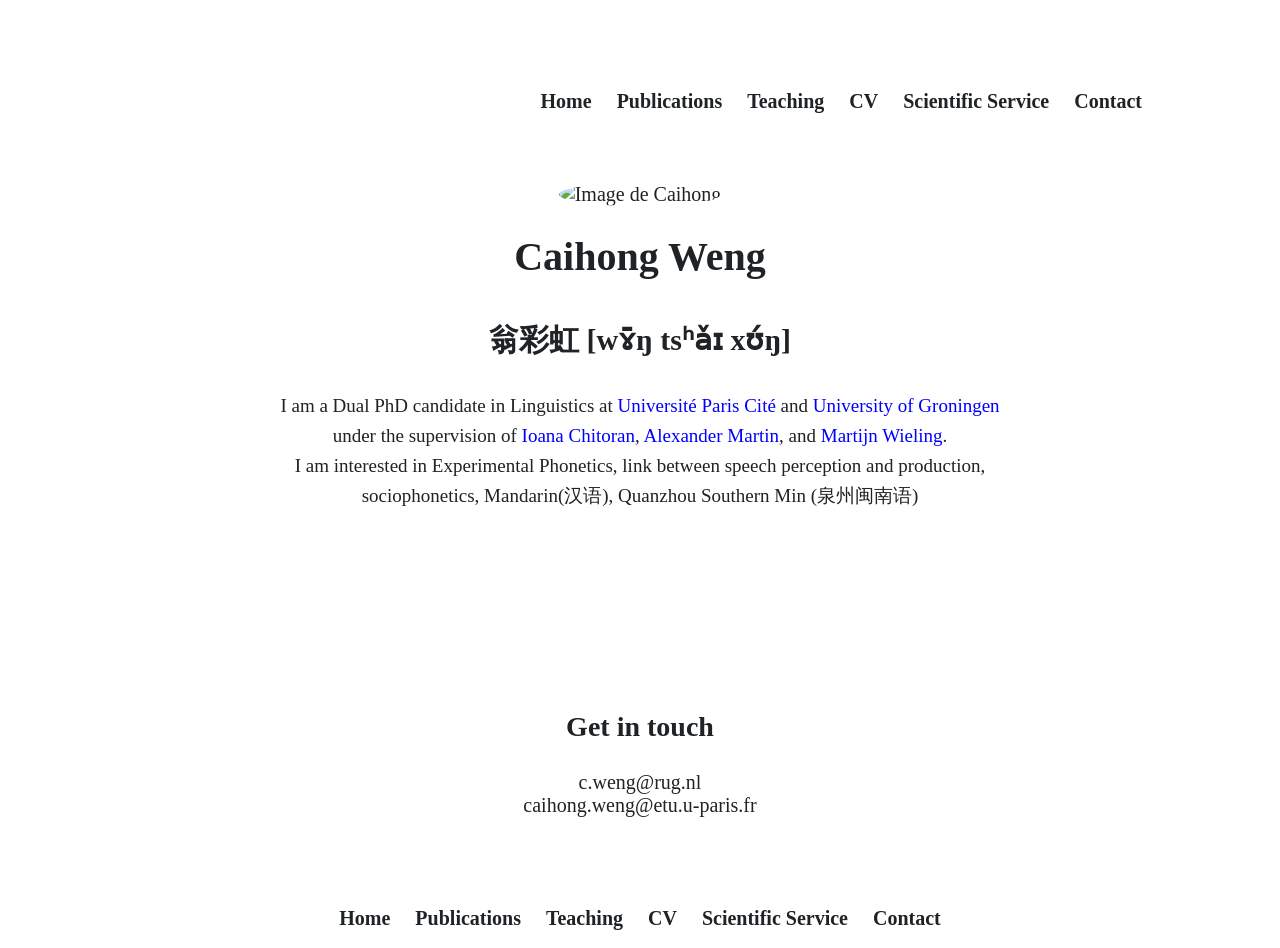
==== index.html @ c9e09890 "Add Teaching page; reorder nav: Home/Publications/Teaching/CV/Service/Contact" ====
<!DOCTYPE html>
<html lang="en">
<head>
    <meta charset="UTF-8">
    <meta http-equiv="X-UA-Compatible" content="IE=edge">
    <meta name="viewport" content="width=device-width, initial-scale=1.0">
    <meta name="description" content="I am a Dual PhD candidate in Linguistics at Université Paris Cité and University of Groningen, under the supervision of Ioana Chitoran, Alexander Martin, and Martijn Wieling.">
    <title>Caihong Weng</title>
    <link rel="stylesheet" href="caihongsite/css/normalize.css">
    <link rel="stylesheet" href="caihongsite/css/style.css">
</head>
<body>
    <div class="header">
        <span class="a"><a href="index.html">Home</a></span>
        <span class="c"><a href="caihongsite/document/Publications.html">Publications</a></span>
        <span class="g"><a href="caihongsite/document/Teaching.html">Teaching</a></span>
        <span class="b"><a href="caihongsite/document/cv.html">CV</a></span>
        <span class="f"><a href="caihongsite/document/Service.html">Scientific Service</a></span>
        <span class="d"><a href="caihongsite/document/Contact.html">Contact</a> </span><br>
    </div>

    <div><img src="/caihongsite/images/caihong.jpg" alt="Image de Caihong">
    </div>
     <div>  

        <h1 class="h1">Caihong Weng</h1>
        <p class="p1">翁彩虹   [wɤ̄ŋ tsʰǎɪ xʊ́ŋ]</p>

    </div>
       
         <div class="PHD">
             <p>I am a Dual PhD candidate in Linguistics at <a href="https://u-paris.fr/" class="link">Université Paris Cité</a> and <a href="https://www.rug.nl/" class="link">University of Groningen</a><br>
                 under the supervision of <a href="https://clillac-arp.u-paris.fr/annuaire/chitoran-ioana/" class="link">Ioana Chitoran</a>, <a href="http://www.lscp.net/persons/martin/" class="link">Alexander Martin</a>, and <a href="https://www.martijnwieling.nl/" class="link">Martijn Wieling</a>.<br>
                 I am interested in Experimental Phonetics, link between speech perception and production, <br>
                 sociophonetics, Mandarin(汉语), Quanzhou Southern Min (泉州闽南语)</p>
         </div>

    <div>
        <p class="get"> Get in touch </p>
        <p>c.weng@rug.nl <br>
        caihong.weng@etu.u-paris.fr</p>
    </div>

   

    <div class="footer">
        <footer>
            <span class="a"><a href="index.html">Home</a></span>
            <span class="c"><a href="caihongsite/document/Publications.html">Publications</a></span>
            <span class="g"><a href="caihongsite/document/Teaching.html">Teaching</a></span>
            <span class="b"><a href="caihongsite/document/cv.html">CV</a></span>
            <span class="f"><a href="caihongsite/document/Service.html">Scientific Service</a></span>
            <span class="d"><a href="caihongsite/document/Contact.html">Contact</a> </span><br>
        </footer>
    </div>


</body>
</html>
---- caihongsite/css/style.css ----
* { color: rgb(31, 35, 38);
    
    <link href="https://fonts.googleapis.com/css?family=Noto+Sans:100,100italic,200,200italic,300,300italic,regular,italic,500,500italic,600,600italic,700,700italic,800,800italic,900,900italic" rel="stylesheet" />
}

a {text-decoration:none;}


.link {
    color: blue;
}

a:visited {
    
    color: rgb(0, 0, 0);
    text-decoration: none;
  }
  a:hover {
    color: rgb(84, 77, 77);
    text-decoration: underline;
    
  }
  a:active {
    color: black;
    text-decoration: none;
  }

.date {
    float: right;
    

}



img {
    width: 170px;
    height: 170px;
    object-fit: cover;
    border-radius: 50%;
}

.photo-row {
    display: flex;
    gap: 15px;
    justify-content: center;
    margin: 20px 0 30px 0;
    flex-wrap: wrap;
}
.photo-row img {
    width: 300px;
    height: 220px;
    object-fit: cover;
    border-radius: 8px;
    box-shadow: 0 2px 8px rgba(0,0,0,0.15);
}

div {
    text-align: center;
    font-size: 20px;
    font-weight: lighter;
    <link href="https://fonts.googleapis.com/css?family=Noto+Sans:100,100italic,200,200italic,300,300italic,regular,italic,500,500italic,600,600italic,700,700italic,800,800italic,900,900italic" rel="stylesheet" /> 

}
div.cvcenter { 
    text-align: left;
    font-size: 16px;
    margin-left: 200px;
    margin-right: 200px;
    line-height: 25px;

}

div.publicenter { 
    text-align: left;
    font-size: 16px;
    margin-left: 200px;
    margin-right: 200px;
    line-height: 25px;
}


h1 {
    margin-bottom: 40px;
    text-align: center;
}

h1.h1public {
    font-size: 24px;
    font-weight: bold;
    margin-bottom: 25px;
    color: rgba(14, 61, 115, 1)
}


h2.cv {
    color: rgba(14, 61, 115, 1);
    margin-top: 40px;
}

h2 {
    color: rgba(14, 61, 115, 1);
    margin-top: 40px;
    text-align: center;
}

h3 {
    font-weight: bold;
    font-size: 18px;
}


h4 {
    font-size: 16px;
}

.header {
    text-align: right;
    margin-top: 80px;
    margin-right: 120px;
    font-weight: bold;
    margin-bottom: 60px;
    font-size: 20px;
}


.footer {
    margin-top: 80px;
    font-weight: bold;
}

span.a {
    display: inline-block;
    padding: 10px;
}
span.b {
    display: inline-block;
    padding: 10px;
}
span.c {
    display: inline-block;
    padding: 10px;
}
span.d {
    display: inline-block;
    padding: 10px;
}
span.e {
    display: inline-block;
    padding: 10px;
}
span.f {
    display: inline-block;
    padding: 10px;
}
span.g {
    display: inline-block;
    padding: 10px;
}


.boldt {
    font-weight: bold;
}


.ital {
    font-style: italic;
}

br {
    line-height: normal;
}





.PHD {
    margin-bottom: 200px;
    font-size: 19px;
    color: rgb(39, 43, 46);
    line-height: 30px;
    font-weight: lighter;
    <link href="https://fonts.googleapis.com/css?family=Noto+Sans:100,100italic,200,200italic,300,300italic,regular,italic,500,500italic,600,600italic,700,700italic,800,800italic,900,900italic" rel="stylesheet" />
}


.get {
    font-size: 28px;
    font-weight: bold;
}
#getcontact {
    margin-top: 200px;
    font-size: 40px;
}


.p1 {
    font-size: 30px;
    font-weight: bold;
}

.adress {
   line-height: 30px; ;
}

/* Styles for screens with a maximum width of 768px (typical mobile screens) */
@media (max-width: 480px) {
    /* Adjust styles for mobile devices here */

    /* For example, you can make images smaller */
    img {
        width: 100px;
        height: auto;
    }

    .photo-row img {
        width: 100%;
        max-width: 300px;
        height: auto;
    }

    .link {
        color: cadetblue;
    }

    /* Adjust font sizes and margins for better readability on small screens */
    div {
        font-size: 1em;
    }

    /* Modify margins to center content on smaller screens */
    div.cvcenter, div.publicenter {
        margin-left: 5%;
        margin-right: 5%;
    }

    h1 {
        font-size: 1.25em;
        margin-bottom: 20px;
    }

    h1.h1public {
        font-size: 18px;
        margin-bottom: 15px;
    }

    h2.cv, h2 {
        font-size: 18px;
        margin-top: 20px;
    }


    h3 {
        font-weight: bold;
        font-size: 16px; /* Reduce font size for mobile */
    }

    h4 {
        font-size: 14px; /* Reduce font size for mobile */
    }

    .header {
        text-align: left; /* Align header text to the left for mobile */
        margin-top: 1em; /* Reduce top margin for mobile */
        margin-right: 10px; /* Reduce right margin for mobile */
        font-weight: bold;
        margin-bottom: 1em; /* Reduce bottom margin for mobile */
        font-size: 18px; /* Reduce font size for mobile */
    }

    .footer {
        margin-top: 1em; /* Reduce top margin for mobile */
        font-weight: bold;
    }

    span.a, span.b, span.c, span.d, span.e, span.f, span.g {
        padding: 0.3125em; /* Reduce padding for mobile */
    }

    .boldt {
        font-weight: bold;
    }

    .ital {
        font-style: italic;
    }

    br {
        line-height: normal; /* Reset line-height for mobile */
    }

    .PHD {
        margin-bottom: 100px; /* Reduce margin for mobile */
        font-size: 16px; /* Reduce font size for mobile */
        color: rgb(39, 43, 46);
        line-height: 25px; /* Reduce line-height for mobile */
        font-weight: lighter;
    }

    #getcontact {
        margin-top: 100px; /* Reduce margin for mobile */
        font-size: 30px; /* Adjust font size for mobile */
    }

    .p1 {
        font-size: 24px; /* Adjust font size for mobile */
        font-weight: bold;
    }

    .adress {
        line-height: 25px; /* Reduce line-height for mobile */
    }
}
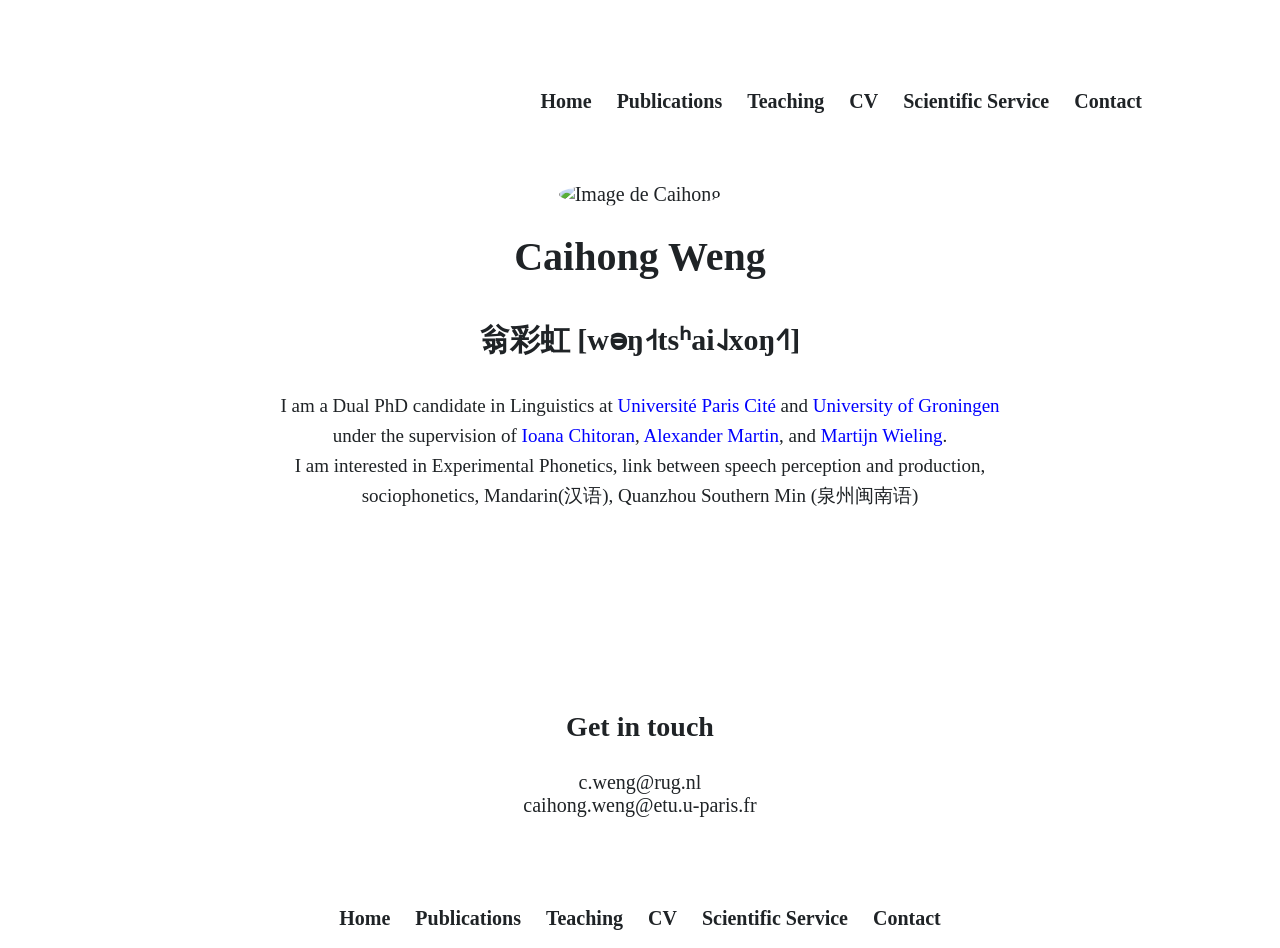
==== commit 7a774794: "Match CV: trim outreach descriptions, update IPA on home page" ====
--- a/index.html
+++ b/index.html
@@ -24,7 +24,7 @@
      <div>  
 
         <h1 class="h1">Caihong Weng</h1>
-        <p class="p1">翁彩虹   [wɤ̄ŋ tsʰǎɪ xʊ́ŋ]</p>
+        <p class="p1">翁彩虹   [wəŋ˧˦tsʰai˨˩xoŋ˧˥]</p>
 
     </div>
        
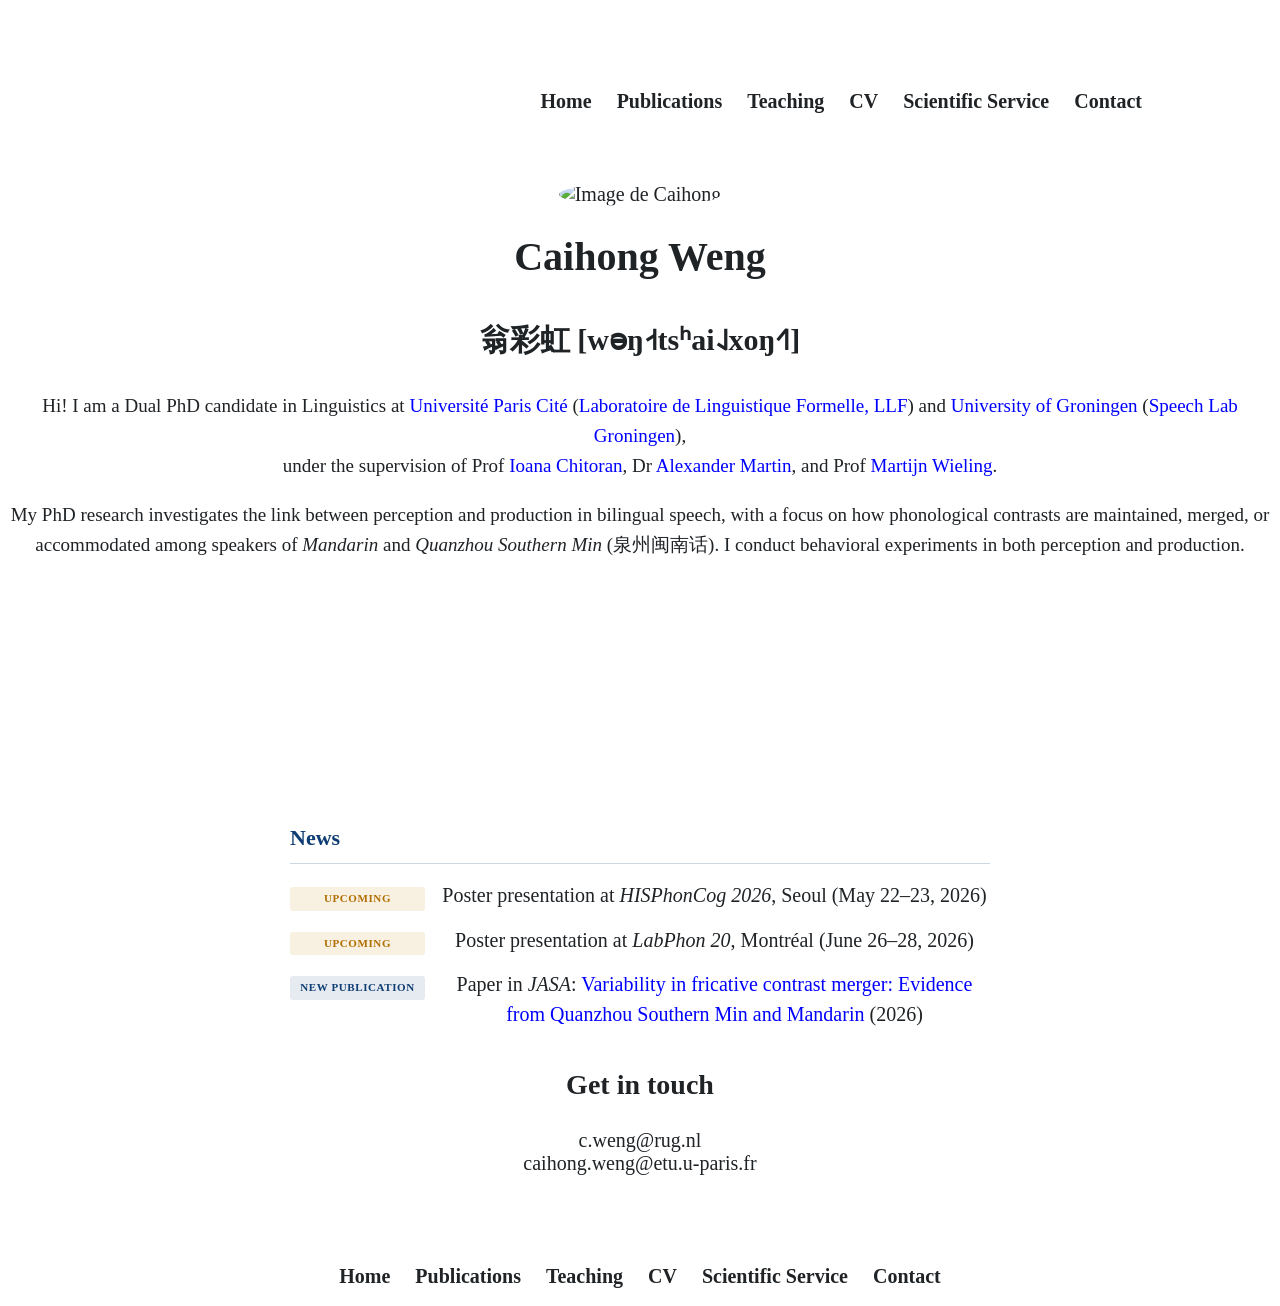
==== commit 065bb57b: "Specify Poster presentation in news items" ====
--- a/index.html
+++ b/index.html
@@ -8,6 +8,7 @@
     <title>Caihong Weng</title>
     <link rel="stylesheet" href="caihongsite/css/normalize.css">
     <link rel="stylesheet" href="caihongsite/css/style.css">
+    <link rel="stylesheet" href="https://cdn.jsdelivr.net/gh/jpswalsh/academicons@1/css/academicons.min.css">
 </head>
 <body>
     <div class="header">
@@ -29,11 +30,35 @@
     </div>
        
          <div class="PHD">
-             <p>I am a Dual PhD candidate in Linguistics at <a href="https://u-paris.fr/" class="link">Université Paris Cité</a> and <a href="https://www.rug.nl/" class="link">University of Groningen</a><br>
-                 under the supervision of <a href="https://clillac-arp.u-paris.fr/annuaire/chitoran-ioana/" class="link">Ioana Chitoran</a>, <a href="http://www.lscp.net/persons/martin/" class="link">Alexander Martin</a>, and <a href="https://www.martijnwieling.nl/" class="link">Martijn Wieling</a>.<br>
-                 I am interested in Experimental Phonetics, link between speech perception and production, <br>
-                 sociophonetics, Mandarin(汉语), Quanzhou Southern Min (泉州闽南语)</p>
+             <p>Hi! I am a Dual PhD candidate in Linguistics at <a href="https://u-paris.fr/" class="link">Université Paris Cité</a> (<a href="https://www.llf.cnrs.fr/" class="link">Laboratoire de Linguistique Formelle, LLF</a>) and <a href="https://www.rug.nl/" class="link">University of Groningen</a> (<a href="https://www.rug.nl/research/clcg/research/clg/" class="link">Speech Lab Groningen</a>),<br>
+                 under the supervision of Prof <a href="https://clillac-arp.u-paris.fr/annuaire/chitoran-ioana/" class="link">Ioana Chitoran</a>, Dr <a href="http://www.lscp.net/persons/martin/" class="link">Alexander Martin</a>, and Prof <a href="https://www.martijnwieling.nl/" class="link">Martijn Wieling</a>.</p>
+
+             <p>My PhD research investigates the link between perception and production in bilingual speech, with a focus on how phonological contrasts are maintained, merged, or accommodated among speakers of <span class="ital">Mandarin</span> and <span class="ital">Quanzhou Southern Min</span> (泉州闽南话). I conduct behavioral experiments in both perception and production.</p>
+
+             <div class="academic-links">
+                 <a href="https://orcid.org/0009-0002-8989-7231" target="_blank" rel="noopener" title="ORCID" aria-label="ORCID"><i class="ai ai-orcid"></i></a>
+                 <a href="https://scholar.google.com/citations?user=Atczyc8AAAAJ" target="_blank" rel="noopener" title="Google Scholar" aria-label="Google Scholar"><i class="ai ai-google-scholar"></i></a>
+                 <a href="https://www.researchgate.net/profile/Caihong-Weng-2" target="_blank" rel="noopener" title="ResearchGate" aria-label="ResearchGate"><i class="ai ai-researchgate"></i></a>
+             </div>
          </div>
+
+    <div class="news-section">
+        <h2>News</h2>
+        <div class="news-list">
+            <div class="news-item">
+                <span class="news-badge upcoming">Upcoming</span>
+                <span class="news-content">Poster presentation at <span class="ital">HISPhonCog 2026</span>, Seoul (May 22–23, 2026)</span>
+            </div>
+            <div class="news-item">
+                <span class="news-badge upcoming">Upcoming</span>
+                <span class="news-content">Poster presentation at <span class="ital">LabPhon 20</span>, Montréal (June 26–28, 2026)</span>
+            </div>
+            <div class="news-item">
+                <span class="news-badge published">New Publication</span>
+                <span class="news-content">Paper in <span class="ital">JASA</span>: <a href="https://doi.org/10.1121/10.0042467" class="link">Variability in fricative contrast merger: Evidence from Quanzhou Southern Min and Mandarin</a> (2026)</span>
+            </div>
+        </div>
+    </div>
 
     <div>
         <p class="get"> Get in touch </p>
--- a/caihongsite/css/style.css
+++ b/caihongsite/css/style.css
@@ -189,6 +189,107 @@
     <link href="https://fonts.googleapis.com/css?family=Noto+Sans:100,100italic,200,200italic,300,300italic,regular,italic,500,500italic,600,600italic,700,700italic,800,800italic,900,900italic" rel="stylesheet" />
 }
 
+.keywords {
+    text-align: center;
+    margin-top: 30px;
+    margin-bottom: 20px;
+    line-height: 2;
+}
+.keywords span {
+    display: inline-block;
+    padding: 3px 10px;
+    margin: 4px 3px;
+    font-size: 14px;
+    color: rgba(14, 61, 115, 1);
+    background: rgba(14, 61, 115, 0.07);
+    border-radius: 14px;
+    font-weight: 500;
+}
+
+.news-section {
+    max-width: 700px;
+    margin: 60px auto 40px auto;
+    padding: 0 20px;
+    text-align: left;
+    font-size: 16px;
+    line-height: 1.6;
+}
+.news-section h2 {
+    text-align: left;
+    border-bottom: 1px solid rgba(14, 61, 115, 0.2);
+    padding-bottom: 8px;
+    margin-bottom: 16px;
+    font-size: 22px;
+}
+.news-item {
+    display: flex;
+    align-items: baseline;
+    margin: 14px 0;
+    gap: 14px;
+}
+.news-badge {
+    display: inline-block;
+    padding: 3px 10px;
+    font-size: 11px;
+    font-weight: 700;
+    letter-spacing: 0.6px;
+    text-transform: uppercase;
+    border-radius: 3px;
+    min-width: 115px;
+    text-align: center;
+    flex-shrink: 0;
+}
+.news-badge.published {
+    background: rgba(14, 61, 115, 0.1);
+    color: rgba(14, 61, 115, 1);
+}
+.news-badge.upcoming {
+    background: rgba(196, 130, 14, 0.12);
+    color: rgb(176, 110, 0);
+}
+.news-content {
+    flex: 1;
+    line-height: 1.5;
+}
+
+.academic-links {
+    text-align: center;
+    margin-top: 30px;
+}
+.academic-links a {
+    display: inline-block;
+    margin: 0 14px;
+    color: rgb(110, 110, 110);
+    font-size: 32px;
+    text-decoration: none;
+    transition: color 0.2s ease, transform 0.2s ease;
+}
+.academic-links a:hover {
+    color: rgba(14, 61, 115, 1);
+    transform: translateY(-2px);
+}
+.academic-links a:visited {
+    color: rgb(110, 110, 110);
+}
+.academic-links a:visited:hover {
+    color: rgba(14, 61, 115, 1);
+}
+
+@media (max-width: 480px) {
+    .academic-links a {
+        font-size: 26px;
+        margin: 0 10px;
+    }
+    .keywords span {
+        font-size: 12px;
+        padding: 2px 8px;
+    }
+    .news-section {
+        font-size: 14px;
+        margin-top: 40px;
+    }
+}
+
 
 .get {
     font-size: 28px;
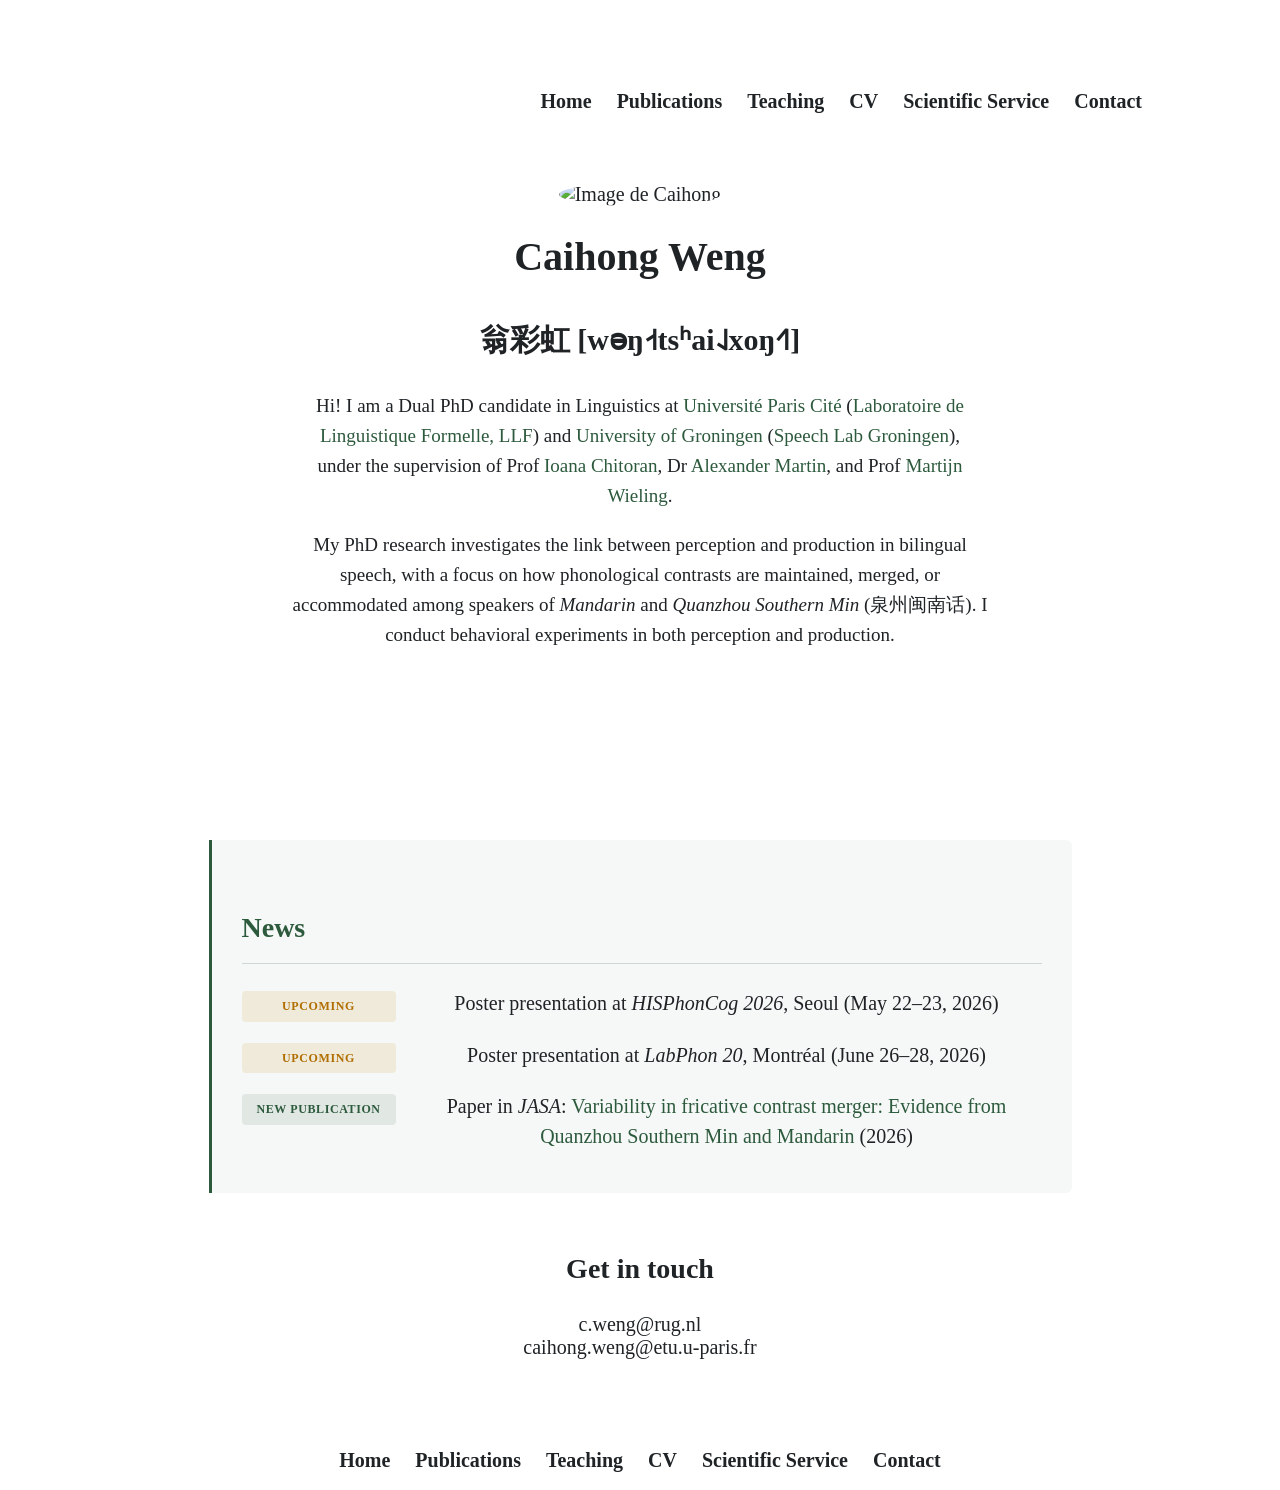
==== commit b836be43: "Fix News section spacing to clean 130px gap" ====
--- a/index.html
+++ b/index.html
@@ -22,13 +22,13 @@
 
     <div><img src="/caihongsite/images/caihong.jpg" alt="Image de Caihong">
     </div>
-     <div>  
+     <div>
 
         <h1 class="h1">Caihong Weng</h1>
         <p class="p1">翁彩虹   [wəŋ˧˦tsʰai˨˩xoŋ˧˥]</p>
 
     </div>
-       
+
          <div class="PHD">
              <p>Hi! I am a Dual PhD candidate in Linguistics at <a href="https://u-paris.fr/" class="link">Université Paris Cité</a> (<a href="https://www.llf.cnrs.fr/" class="link">Laboratoire de Linguistique Formelle, LLF</a>) and <a href="https://www.rug.nl/" class="link">University of Groningen</a> (<a href="https://www.rug.nl/research/clcg/research/clg/" class="link">Speech Lab Groningen</a>),<br>
                  under the supervision of Prof <a href="https://clillac-arp.u-paris.fr/annuaire/chitoran-ioana/" class="link">Ioana Chitoran</a>, Dr <a href="http://www.lscp.net/persons/martin/" class="link">Alexander Martin</a>, and Prof <a href="https://www.martijnwieling.nl/" class="link">Martijn Wieling</a>.</p>
--- a/caihongsite/css/style.css
+++ b/caihongsite/css/style.css
@@ -11,7 +11,7 @@
 
 
 .link {
-    color: blue;
+    color: rgb(45, 90, 61);
 }
 
 a:visited {
@@ -93,17 +93,17 @@
     font-size: 24px;
     font-weight: bold;
     margin-bottom: 25px;
-    color: rgba(14, 61, 115, 1)
+    color: rgb(45, 90, 61)
 }
 
 
 h2.cv {
-    color: rgba(14, 61, 115, 1);
+    color: rgb(45, 90, 61);
     margin-top: 40px;
 }
 
 h2 {
-    color: rgba(14, 61, 115, 1);
+    color: rgb(45, 90, 61);
     margin-top: 40px;
     text-align: center;
 }
@@ -181,7 +181,9 @@
 
 
 .PHD {
-    margin-bottom: 200px;
+    max-width: 700px;
+    margin: 0 auto 130px auto;
+    padding: 0 20px;
     font-size: 19px;
     color: rgb(39, 43, 46);
     line-height: 30px;
@@ -200,52 +202,60 @@
     padding: 3px 10px;
     margin: 4px 3px;
     font-size: 14px;
-    color: rgba(14, 61, 115, 1);
-    background: rgba(14, 61, 115, 0.07);
+    color: rgb(45, 90, 61);
+    background: rgba(45, 90, 61, 0.07);
     border-radius: 14px;
     font-weight: 500;
 }
 
 .news-section {
-    max-width: 700px;
-    margin: 60px auto 40px auto;
-    padding: 0 20px;
+    max-width: 800px;
+    margin: 0 auto 60px auto;
+    padding: 24px 30px;
     text-align: left;
-    font-size: 16px;
-    line-height: 1.6;
+    font-size: 18px;
+    line-height: 1.7;
+    background: rgba(45, 90, 61, 0.04);
+    border-left: 3px solid rgb(45, 90, 61);
+    border-radius: 0 6px 6px 0;
 }
 .news-section h2 {
     text-align: left;
-    border-bottom: 1px solid rgba(14, 61, 115, 0.2);
-    padding-bottom: 8px;
-    margin-bottom: 16px;
-    font-size: 22px;
+    border-bottom: 1px solid rgba(45, 90, 61, 0.2);
+    padding-bottom: 12px;
+    margin-bottom: 24px;
+    font-size: 28px;
 }
 .news-item {
     display: flex;
     align-items: baseline;
-    margin: 14px 0;
-    gap: 14px;
+    margin: 18px 0;
+    gap: 16px;
 }
 .news-badge {
     display: inline-block;
-    padding: 3px 10px;
-    font-size: 11px;
+    padding: 5px 12px;
+    font-size: 12px;
     font-weight: 700;
     letter-spacing: 0.6px;
     text-transform: uppercase;
-    border-radius: 3px;
-    min-width: 115px;
+    border-radius: 4px;
+    min-width: 130px;
     text-align: center;
     flex-shrink: 0;
 }
 .news-badge.published {
-    background: rgba(14, 61, 115, 0.1);
-    color: rgba(14, 61, 115, 1);
+    background: rgba(45, 90, 61, 0.1);
+    color: rgb(45, 90, 61);
 }
 .news-badge.upcoming {
     background: rgba(196, 130, 14, 0.12);
     color: rgb(176, 110, 0);
+    animation: pulse-upcoming 2.4s ease-in-out infinite;
+}
+@keyframes pulse-upcoming {
+    0%, 100% { background: rgba(196, 130, 14, 0.12); }
+    50% { background: rgba(196, 130, 14, 0.28); }
 }
 .news-content {
     flex: 1;
@@ -265,14 +275,14 @@
     transition: color 0.2s ease, transform 0.2s ease;
 }
 .academic-links a:hover {
-    color: rgba(14, 61, 115, 1);
+    color: rgb(45, 90, 61);
     transform: translateY(-2px);
 }
 .academic-links a:visited {
     color: rgb(110, 110, 110);
 }
 .academic-links a:visited:hover {
-    color: rgba(14, 61, 115, 1);
+    color: rgb(45, 90, 61);
 }
 
 @media (max-width: 480px) {
@@ -327,7 +337,7 @@
     }
 
     .link {
-        color: cadetblue;
+        color: rgb(70, 130, 90);
     }
 
     /* Adjust font sizes and margins for better readability on small screens */
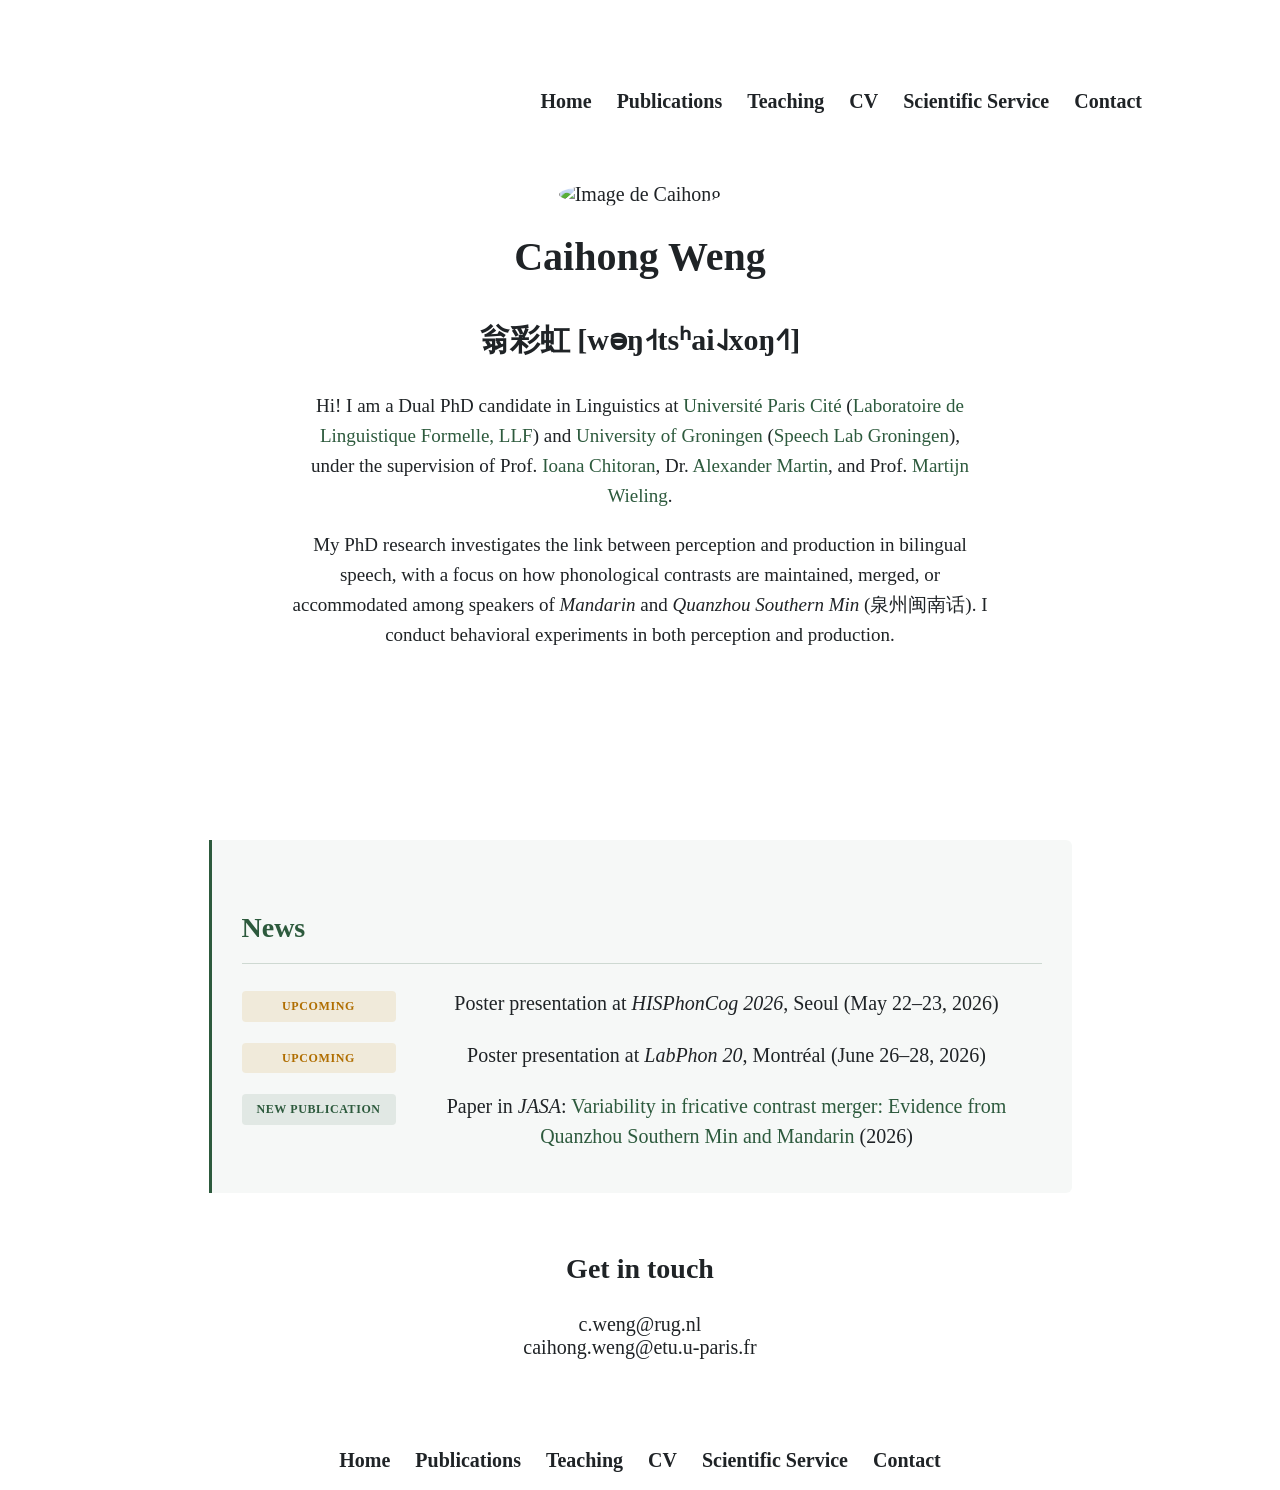
==== commit 180590fe: "Scope home-bio styles to home page only; add dots to academic titles" ====
--- a/index.html
+++ b/index.html
@@ -29,9 +29,9 @@
 
     </div>
 
-         <div class="PHD">
+         <div class="PHD home-bio">
              <p>Hi! I am a Dual PhD candidate in Linguistics at <a href="https://u-paris.fr/" class="link">Université Paris Cité</a> (<a href="https://www.llf.cnrs.fr/" class="link">Laboratoire de Linguistique Formelle, LLF</a>) and <a href="https://www.rug.nl/" class="link">University of Groningen</a> (<a href="https://www.rug.nl/research/clcg/research/clg/" class="link">Speech Lab Groningen</a>),<br>
-                 under the supervision of Prof <a href="https://clillac-arp.u-paris.fr/annuaire/chitoran-ioana/" class="link">Ioana Chitoran</a>, Dr <a href="http://www.lscp.net/persons/martin/" class="link">Alexander Martin</a>, and Prof <a href="https://www.martijnwieling.nl/" class="link">Martijn Wieling</a>.</p>
+                 under the supervision of Prof. <a href="https://clillac-arp.u-paris.fr/annuaire/chitoran-ioana/" class="link">Ioana Chitoran</a>, Dr. <a href="http://www.lscp.net/persons/martin/" class="link">Alexander Martin</a>, and Prof. <a href="https://www.martijnwieling.nl/" class="link">Martijn Wieling</a>.</p>
 
              <p>My PhD research investigates the link between perception and production in bilingual speech, with a focus on how phonological contrasts are maintained, merged, or accommodated among speakers of <span class="ital">Mandarin</span> and <span class="ital">Quanzhou Southern Min</span> (泉州闽南话). I conduct behavioral experiments in both perception and production.</p>
 
--- a/caihongsite/css/style.css
+++ b/caihongsite/css/style.css
@@ -181,14 +181,18 @@
 
 
 .PHD {
-    max-width: 700px;
-    margin: 0 auto 130px auto;
-    padding: 0 20px;
+    margin-bottom: 200px;
     font-size: 19px;
     color: rgb(39, 43, 46);
     line-height: 30px;
     font-weight: lighter;
     <link href="https://fonts.googleapis.com/css?family=Noto+Sans:100,100italic,200,200italic,300,300italic,regular,italic,500,500italic,600,600italic,700,700italic,800,800italic,900,900italic" rel="stylesheet" />
+}
+
+.home-bio {
+    max-width: 700px;
+    margin: 0 auto 130px auto;
+    padding: 0 20px;
 }
 
 .keywords {
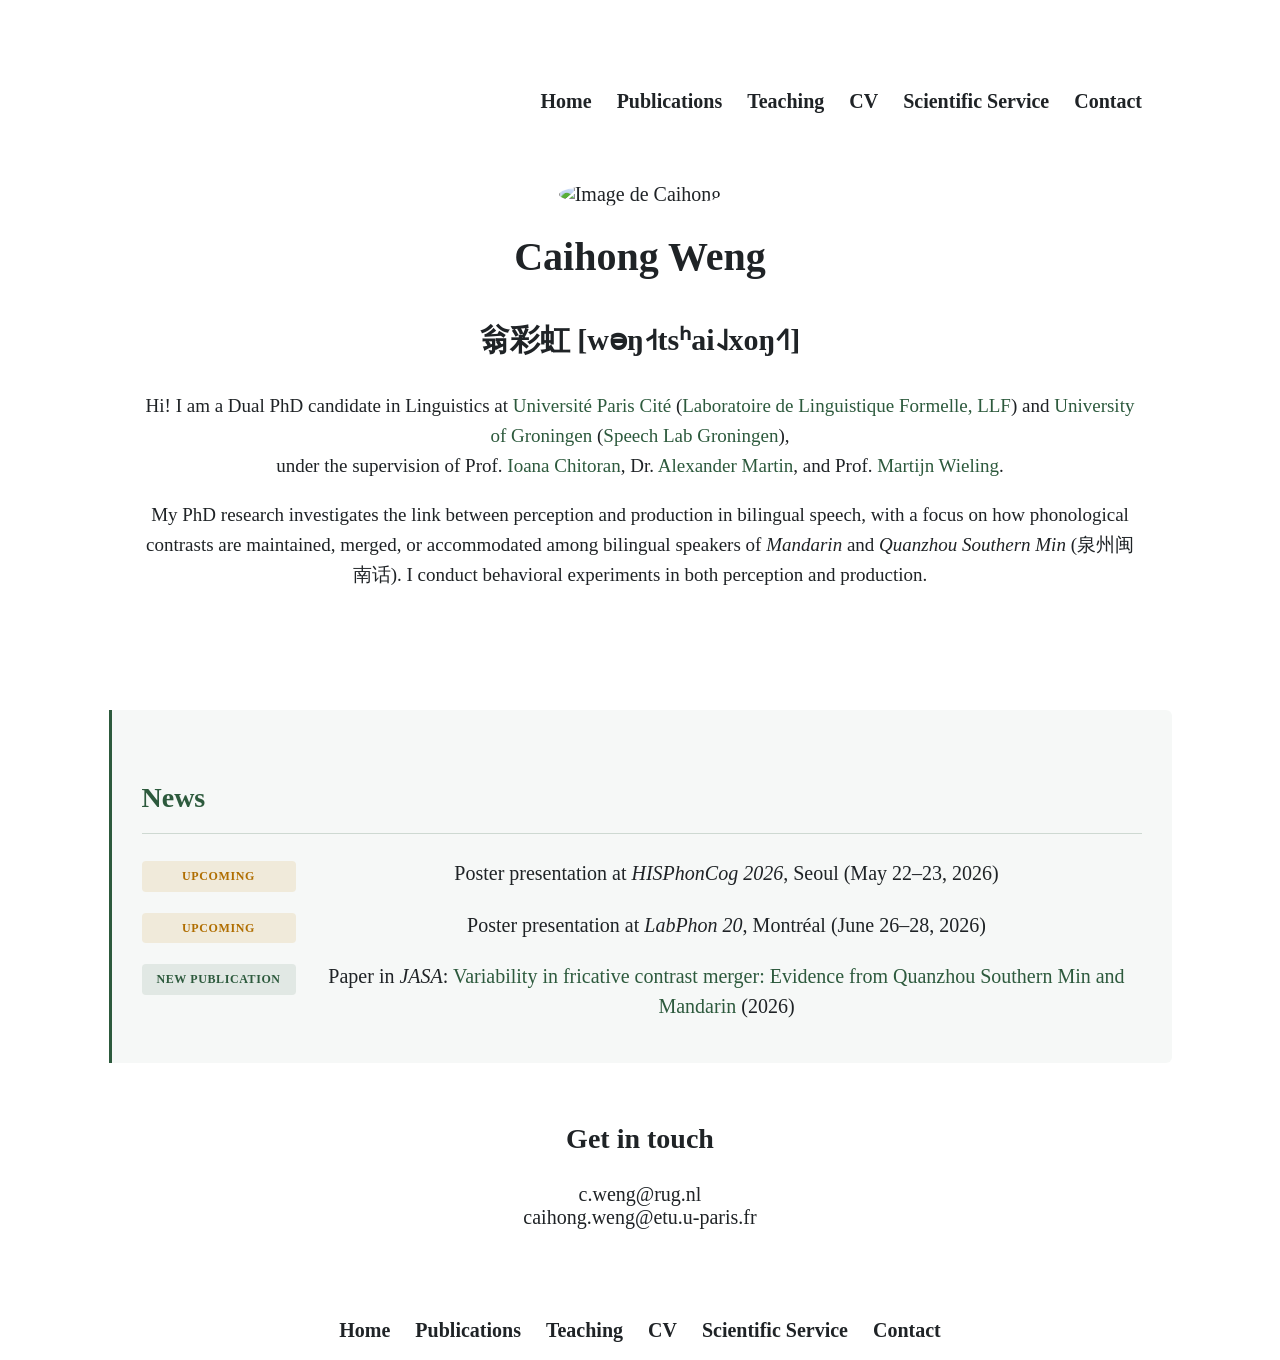
==== commit af84b0ae: "Widen bio and News to 1000px so supervisors fit on one line; bilingual speakers" ====
--- a/index.html
+++ b/index.html
@@ -31,9 +31,9 @@
 
          <div class="PHD home-bio">
              <p>Hi! I am a Dual PhD candidate in Linguistics at <a href="https://u-paris.fr/" class="link">Université Paris Cité</a> (<a href="https://www.llf.cnrs.fr/" class="link">Laboratoire de Linguistique Formelle, LLF</a>) and <a href="https://www.rug.nl/" class="link">University of Groningen</a> (<a href="https://www.rug.nl/research/clcg/research/clg/" class="link">Speech Lab Groningen</a>),<br>
-                 under the supervision of Prof. <a href="https://clillac-arp.u-paris.fr/annuaire/chitoran-ioana/" class="link">Ioana Chitoran</a>, Dr. <a href="http://www.lscp.net/persons/martin/" class="link">Alexander Martin</a>, and Prof. <a href="https://www.martijnwieling.nl/" class="link">Martijn Wieling</a>.</p>
+                 under the supervision of Prof. <a href="http://www.llf.cnrs.fr/en/node/7784" class="link">Ioana Chitoran</a>, Dr. <a href="http://www.lscp.net/persons/martin/" class="link">Alexander Martin</a>, and Prof. <a href="https://www.martijnwieling.nl/" class="link">Martijn&nbsp;Wieling</a>.</p>
 
-             <p>My PhD research investigates the link between perception and production in bilingual speech, with a focus on how phonological contrasts are maintained, merged, or accommodated among speakers of <span class="ital">Mandarin</span> and <span class="ital">Quanzhou Southern Min</span> (泉州闽南话). I conduct behavioral experiments in both perception and production.</p>
+             <p>My PhD research investigates the link between perception and production in bilingual speech, with a focus on how phonological contrasts are maintained, merged, or accommodated among bilingual speakers of <span class="ital">Mandarin</span> and <span class="ital">Quanzhou Southern Min</span> (泉州闽南话). I conduct behavioral experiments in both perception and production.</p>
 
              <div class="academic-links">
                  <a href="https://orcid.org/0009-0002-8989-7231" target="_blank" rel="noopener" title="ORCID" aria-label="ORCID"><i class="ai ai-orcid"></i></a>
--- a/caihongsite/css/style.css
+++ b/caihongsite/css/style.css
@@ -190,8 +190,8 @@
 }
 
 .home-bio {
-    max-width: 700px;
-    margin: 0 auto 130px auto;
+    max-width: 1000px;
+    margin: 0 auto 60px auto;
     padding: 0 20px;
 }
 
@@ -213,7 +213,7 @@
 }
 
 .news-section {
-    max-width: 800px;
+    max-width: 1000px;
     margin: 0 auto 60px auto;
     padding: 24px 30px;
     text-align: left;
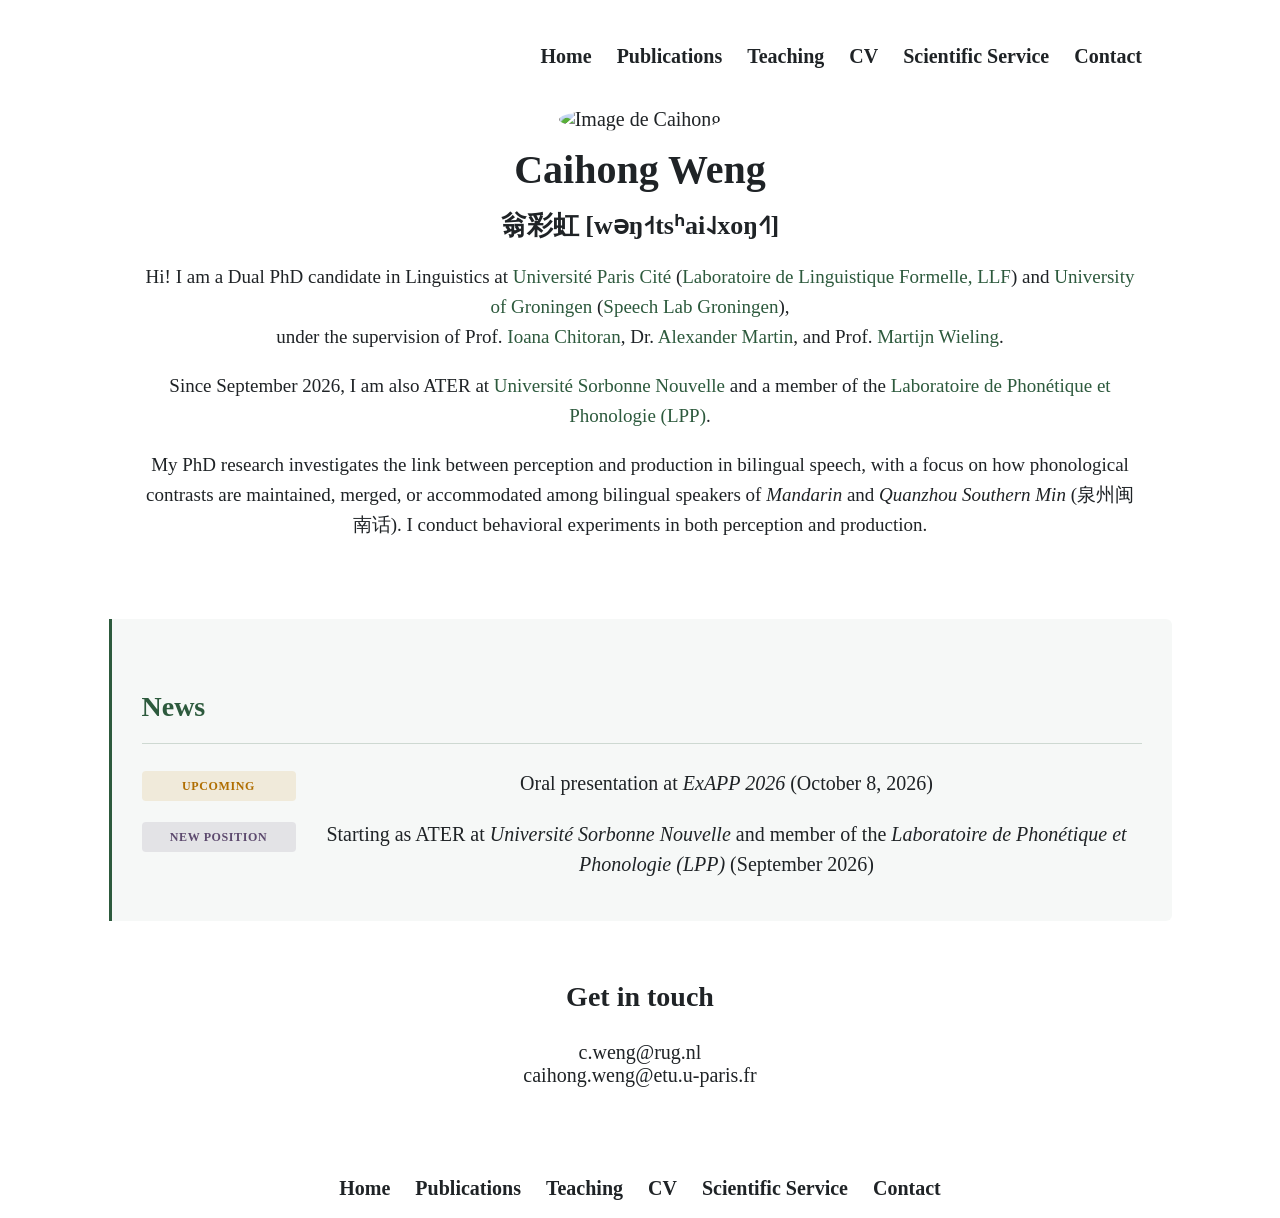
==== commit eb1eb0b2: "Add ExAPP 2026 conference link; update paper to under review; refresh News with ATER position" ====
--- a/index.html
+++ b/index.html
@@ -4,7 +4,7 @@
     <meta charset="UTF-8">
     <meta http-equiv="X-UA-Compatible" content="IE=edge">
     <meta name="viewport" content="width=device-width, initial-scale=1.0">
-    <meta name="description" content="I am a Dual PhD candidate in Linguistics at Université Paris Cité and University of Groningen, under the supervision of Ioana Chitoran, Alexander Martin, and Martijn Wieling.">
+    <meta name="description" content="I am a Dual PhD candidate in Linguistics at Université Paris Cité (LLF) and University of Groningen (Speech Lab Groningen), and ATER at Université Sorbonne Nouvelle (Laboratoire de Phonétique et Phonologie, LPP).">
     <title>Caihong Weng</title>
     <link rel="stylesheet" href="caihongsite/css/normalize.css">
     <link rel="stylesheet" href="caihongsite/css/style.css">
@@ -30,8 +30,10 @@
     </div>
 
          <div class="PHD home-bio">
-             <p>Hi! I am a Dual PhD candidate in Linguistics at <a href="https://u-paris.fr/" class="link">Université Paris Cité</a> (<a href="https://www.llf.cnrs.fr/" class="link">Laboratoire de Linguistique Formelle, LLF</a>) and <a href="https://www.rug.nl/" class="link">University of Groningen</a> (<a href="https://www.rug.nl/research/clcg/research/clg/" class="link">Speech Lab Groningen</a>),<br>
+             <p>Hi! I am a Dual PhD candidate in Linguistics at <a href="https://u-paris.fr/" class="link">Université Paris Cité</a> (<a href="http://www.llf.cnrs.fr/en" class="link">Laboratoire de Linguistique Formelle, LLF</a>) and <a href="https://www.rug.nl/" class="link">University of Groningen</a> (<a href="https://speechlabgroningen.nl/" class="link">Speech Lab Groningen</a>),<br>
                  under the supervision of Prof. <a href="http://www.llf.cnrs.fr/en/node/7784" class="link">Ioana Chitoran</a>, Dr. <a href="http://www.lscp.net/persons/martin/" class="link">Alexander Martin</a>, and Prof. <a href="https://www.martijnwieling.nl/" class="link">Martijn&nbsp;Wieling</a>.</p>
+
+             <p>Since September 2026, I am also ATER at <a href="http://www.univ-paris3.fr/" class="link">Université Sorbonne Nouvelle</a> and a member of the <a href="https://lpp.cnrs.fr/" class="link">Laboratoire de Phonétique et Phonologie (LPP)</a>.</p>
 
              <p>My PhD research investigates the link between perception and production in bilingual speech, with a focus on how phonological contrasts are maintained, merged, or accommodated among bilingual speakers of <span class="ital">Mandarin</span> and <span class="ital">Quanzhou Southern Min</span> (泉州闽南话). I conduct behavioral experiments in both perception and production.</p>
 
@@ -47,15 +49,11 @@
         <div class="news-list">
             <div class="news-item">
                 <span class="news-badge upcoming">Upcoming</span>
-                <span class="news-content">Poster presentation at <span class="ital">HISPhonCog 2026</span>, Seoul (May 22–23, 2026)</span>
+                <span class="news-content">Oral presentation at <a href="https://www.rug.nl/research/clcg/colloquia_discussiongroups_linguisticevents/conferences-and-workshops/exapp2026/" class="link"><span class="ital">ExAPP 2026</span></a> (October 8, 2026)</span>
             </div>
             <div class="news-item">
-                <span class="news-badge upcoming">Upcoming</span>
-                <span class="news-content">Poster presentation at <span class="ital">LabPhon 20</span>, Montréal (June 26–28, 2026)</span>
-            </div>
-            <div class="news-item">
-                <span class="news-badge published">New Publication</span>
-                <span class="news-content">Paper in <span class="ital">JASA</span>: <a href="https://doi.org/10.1121/10.0042467" class="link">Variability in fricative contrast merger: Evidence from Quanzhou Southern Min and Mandarin</a> (2026)</span>
+                <span class="news-badge position">New Position</span>
+                <span class="news-content">Starting as ATER at <span class="ital">Université Sorbonne Nouvelle</span> and member of the <span class="ital">Laboratoire de Phonétique et Phonologie (LPP)</span> (September 2026)</span>
             </div>
         </div>
     </div>
--- a/caihongsite/css/style.css
+++ b/caihongsite/css/style.css
@@ -11,6 +11,9 @@
 
 
 .link {
+    color: rgb(45, 90, 61);
+}
+.link:visited {
     color: rgb(45, 90, 61);
 }
 
@@ -38,8 +41,8 @@
 
 
 img {
-    width: 170px;
-    height: 170px;
+    width: 130px;
+    height: 130px;
     object-fit: cover;
     border-radius: 50%;
 }
@@ -85,7 +88,8 @@
 
 
 h1 {
-    margin-bottom: 40px;
+    margin-bottom: 15px;
+    margin-top: 15px;
     text-align: center;
 }
 
@@ -120,10 +124,10 @@
 
 .header {
     text-align: right;
-    margin-top: 80px;
+    margin-top: 35px;
     margin-right: 120px;
     font-weight: bold;
-    margin-bottom: 60px;
+    margin-bottom: 30px;
     font-size: 20px;
 }
 
@@ -191,7 +195,7 @@
 
 .home-bio {
     max-width: 1000px;
-    margin: 0 auto 60px auto;
+    margin: 0 auto 30px auto;
     padding: 0 20px;
 }
 
@@ -252,6 +256,10 @@
     background: rgba(45, 90, 61, 0.1);
     color: rgb(45, 90, 61);
 }
+.news-badge.position {
+    background: rgba(93, 74, 110, 0.12);
+    color: rgb(93, 74, 110);
+}
 .news-badge.upcoming {
     background: rgba(196, 130, 14, 0.12);
     color: rgb(176, 110, 0);
@@ -268,7 +276,7 @@
 
 .academic-links {
     text-align: center;
-    margin-top: 30px;
+    margin-top: 15px;
 }
 .academic-links a {
     display: inline-block;
@@ -316,8 +324,10 @@
 
 
 .p1 {
-    font-size: 30px;
-    font-weight: bold;
+    font-size: 26px;
+    font-weight: bold;
+    margin-top: 0;
+    margin-bottom: 15px;
 }
 
 .adress {
